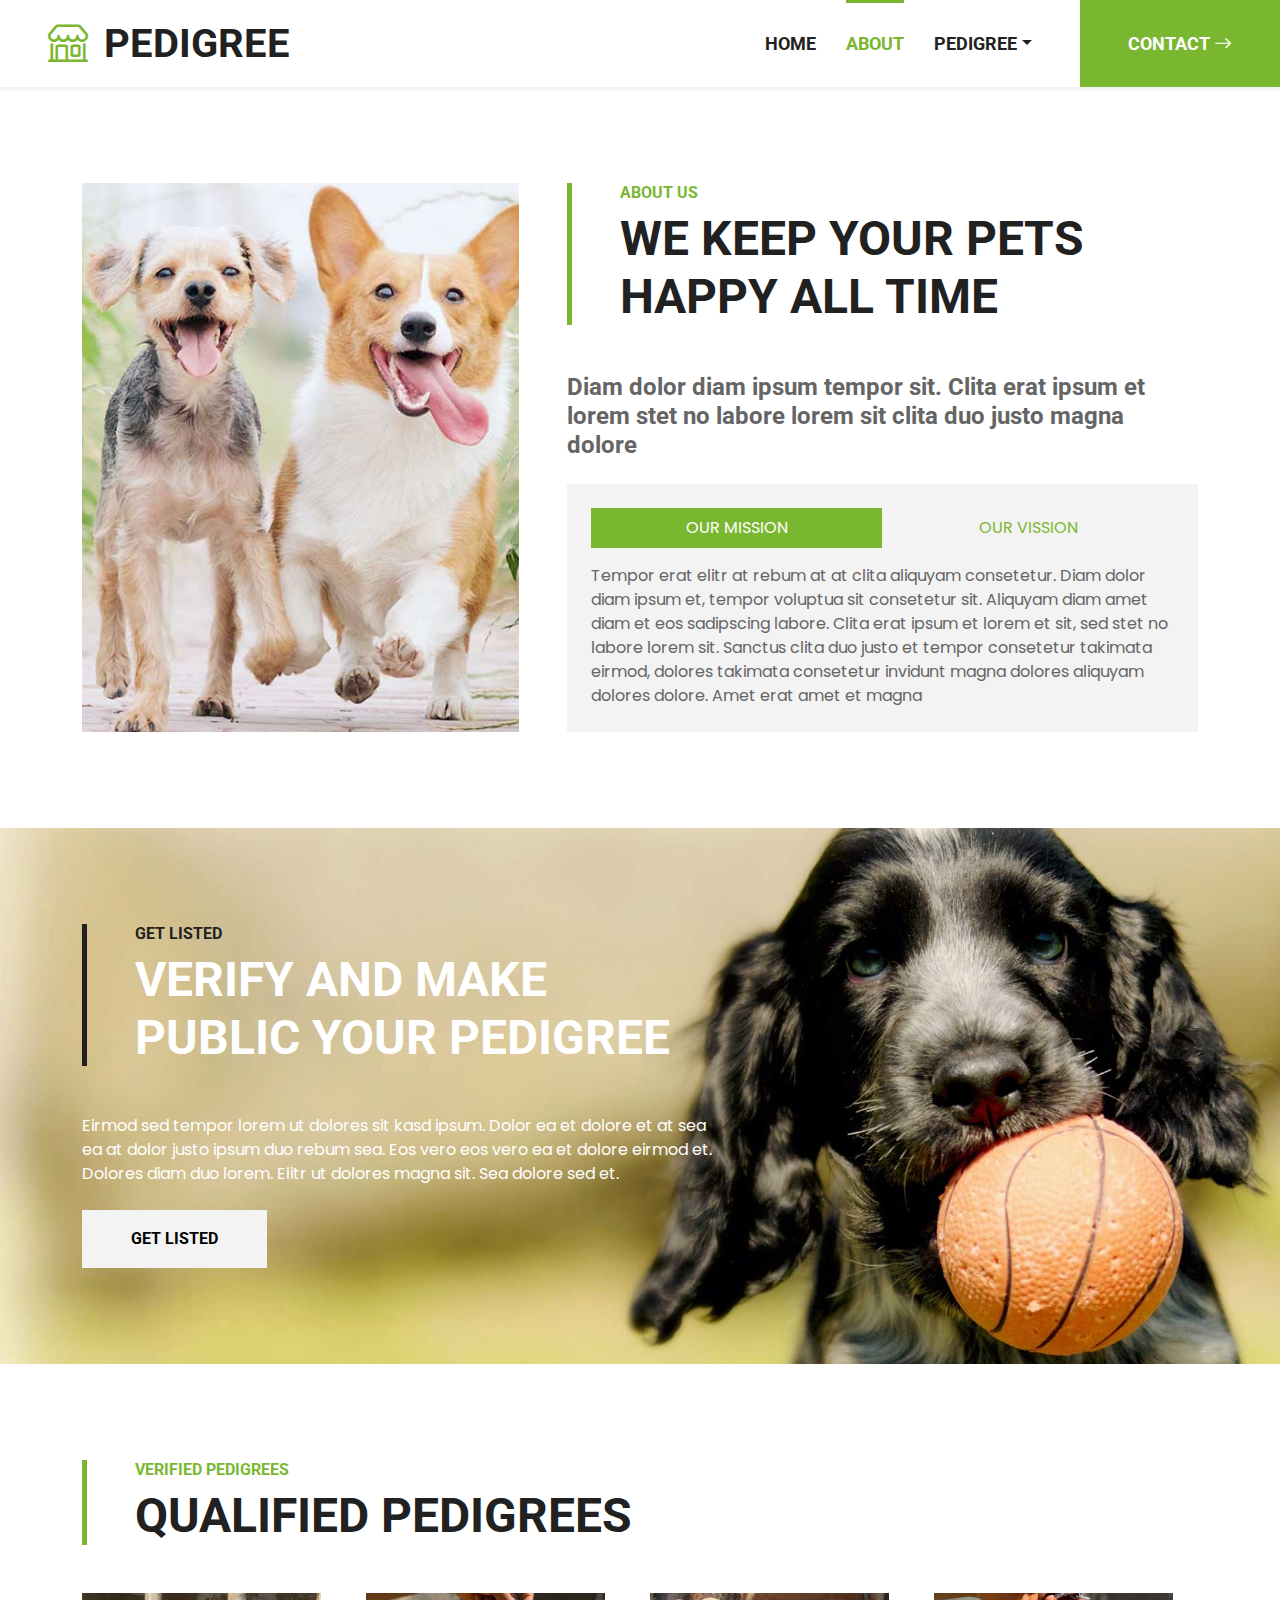
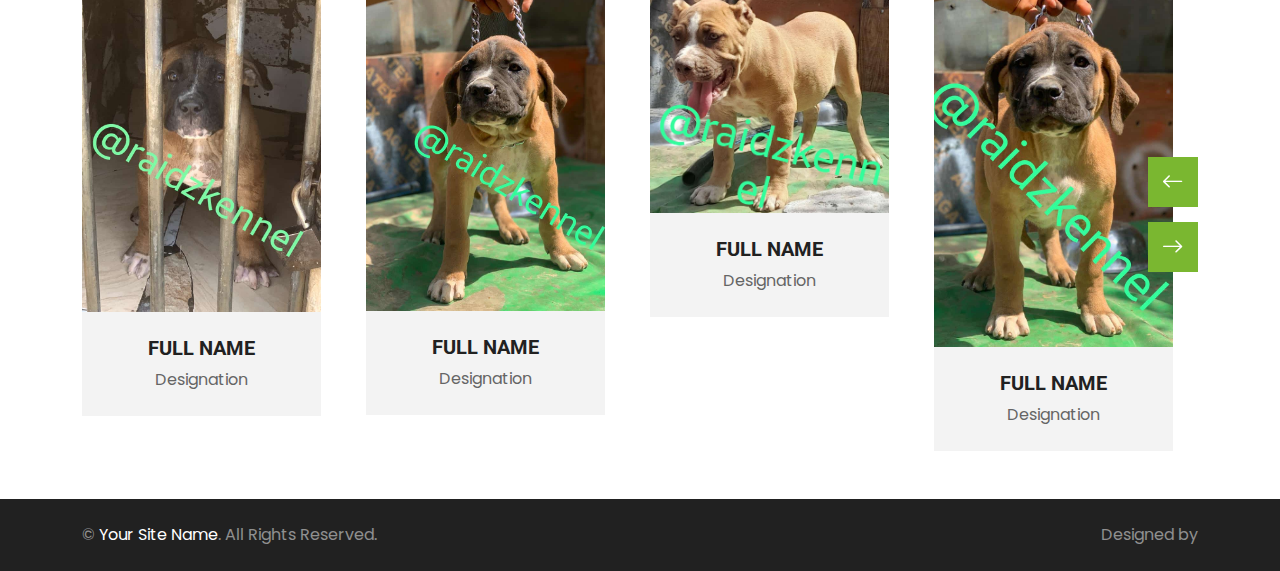
==== about.html @ acbe78b8 "first commit" ====
<!DOCTYPE html>
<html lang="en">

<head>
    <meta charset="utf-8">
    <title>PET SHOP - Pet Shop Website Template</title>
    <meta content="width=device-width, initial-scale=1.0" name="viewport">
    <meta content="Free HTML Templates" name="keywords">
    <meta content="Free HTML Templates" name="description">

    <!-- Favicon -->
    <link href="img/favicon.ico" rel="icon">

    <!-- Google Web Fonts -->
    <link rel="preconnect" href="https://fonts.gstatic.com">
    <link href="https://fonts.googleapis.com/css2?family=Poppins&family=Roboto:wght@700&display=swap" rel="stylesheet">  

    <!-- Icon Font Stylesheet -->
    <link href="https://cdn.jsdelivr.net/npm/bootstrap-icons@1.4.1/font/bootstrap-icons.css" rel="stylesheet">
    <link href="lib/flaticon/font/flaticon.css" rel="stylesheet">

    <!-- Libraries Stylesheet -->
    <link href="lib/owlcarousel/assets/owl.carousel.min.css" rel="stylesheet">

    <!-- Customized Bootstrap Stylesheet -->
    <link href="css/bootstrap.min.css" rel="stylesheet">

    <!-- Template Stylesheet -->
    <link href="css/style.css" rel="stylesheet">
</head>

<body>
   
    <!-- Topbar End -->


    <!-- Navbar Start -->
    <nav class="navbar navbar-expand-lg bg-white navbar-light shadow-sm py-3 py-lg-0 px-3 px-lg-0 mb-5">
        <a href="index.html" class="navbar-brand ms-lg-5">
            <h1 class="m-0 text-uppercase text-dark"><i class="bi bi-shop fs-1 text-primary me-3"></i>Pedigree</h1>
        </a>
        <button class="navbar-toggler" type="button" data-bs-toggle="collapse" data-bs-target="#navbarCollapse">
            <span class="navbar-toggler-icon"></span>
        </button>
        <div class="collapse navbar-collapse" id="navbarCollapse">
            <div class="navbar-nav ms-auto py-0">
                <a href="index.html" class="nav-item nav-link">Home</a>
                <a href="about.html" class="nav-item nav-link active">About</a>
                
                <div class="nav-item dropdown">
                    <a href="" class="nav-link dropdown-toggle" data-bs-toggle="dropdown">Pedigree</a>
                    <div class="dropdown-menu m-0">
                        
                        <a href="team.html" class="dropdown-item">See Pedigrees</a>
                        <a href="testimonial.html" class="dropdown-item">Testimonial</a>
                        <a href="contact.html" class="dropdown-item">Get Listed</a>
                        
                    </div>
                </div>
                <a href="contact.html" class="nav-item nav-link nav-contact bg-primary text-white px-5 ms-lg-5">Contact <i class="bi bi-arrow-right"></i></a>
            </div>
        </div>
    </nav>
    <!-- Navbar End -->


    <!-- About Start -->
    <div class="container-fluid py-5">
        <div class="container">
            <div class="row gx-5">
                <div class="col-lg-5 mb-5 mb-lg-0" style="min-height: 500px;">
                    <div class="position-relative h-100">
                        <img class="position-absolute w-100 h-100 rounded" src="img/about.jpg" style="object-fit: cover;">
                    </div>
                </div>
                <div class="col-lg-7">
                    <div class="border-start border-5 border-primary ps-5 mb-5">
                        <h6 class="text-primary text-uppercase">About Us</h6>
                        <h1 class="display-5 text-uppercase mb-0">We Keep Your Pets Happy All Time</h1>
                    </div>
                    <h4 class="text-body mb-4">Diam dolor diam ipsum tempor sit. Clita erat ipsum et lorem stet no labore lorem sit clita duo justo magna dolore</h4>
                    <div class="bg-light p-4">
                        <ul class="nav nav-pills justify-content-between mb-3" id="pills-tab" role="tablist">
                            <li class="nav-item w-50" role="presentation">
                                <button class="nav-link text-uppercase w-100 active" id="pills-1-tab" data-bs-toggle="pill"
                                    data-bs-target="#pills-1" type="button" role="tab" aria-controls="pills-1"
                                    aria-selected="true">Our Mission</button>
                            </li>
                            <li class="nav-item w-50" role="presentation">
                                <button class="nav-link text-uppercase w-100" id="pills-2-tab" data-bs-toggle="pill"
                                    data-bs-target="#pills-2" type="button" role="tab" aria-controls="pills-2"
                                    aria-selected="false">Our Vission</button>
                            </li>
                        </ul>
                        <div class="tab-content" id="pills-tabContent">
                            <div class="tab-pane fade show active" id="pills-1" role="tabpanel" aria-labelledby="pills-1-tab">
                                <p class="mb-0">Tempor erat elitr at rebum at at clita aliquyam consetetur. Diam dolor diam ipsum et, tempor voluptua sit consetetur sit. Aliquyam diam amet diam et eos sadipscing labore. Clita erat ipsum et lorem et sit, sed stet no labore lorem sit. Sanctus clita duo justo et tempor consetetur takimata eirmod, dolores takimata consetetur invidunt magna dolores aliquyam dolores dolore. Amet erat amet et magna</p>
                            </div>
                            <div class="tab-pane fade" id="pills-2" role="tabpanel" aria-labelledby="pills-2-tab">
                                <p class="mb-0">Tempor erat elitr at rebum at at clita aliquyam consetetur. Diam dolor diam ipsum et, tempor voluptua sit consetetur sit. Aliquyam diam amet diam et eos sadipscing labore. Clita erat ipsum et lorem et sit, sed stet no labore lorem sit. Sanctus clita duo justo et tempor consetetur takimata eirmod, dolores takimata consetetur invidunt magna dolores aliquyam dolores dolore. Amet erat amet et magna</p>
                            </div>
                        </div>
                    </div>
                </div>
            </div>
        </div>
    </div>
    <!-- About End -->


    <!-- Offer Start -->
    <div class="container-fluid bg-offer my-5 py-5">
        <div class="container py-5">
            <div class="row gx-5 justify-content-start">
                <div class="col-lg-7">
                    <div class="border-start border-5 border-dark ps-5 mb-5">
                        <h6 class="text-dark text-uppercase">Get Listed</h6>
                        <h1 class="display-5 text-uppercase text-white mb-0">Verify and Make Public Your Pedigree</h1>
                    </div>
                    <p class="text-white mb-4">Eirmod sed tempor lorem ut dolores sit kasd ipsum. Dolor ea et dolore et at sea ea at dolor justo ipsum duo rebum sea. Eos vero eos vero ea et dolore eirmod et. Dolores diam duo lorem. Elitr ut dolores magna sit. Sea dolore sed et.</p>
                    <a href="" class="btn btn-light py-md-3 px-md-5 me-3">Get Listed</a>
                   
                </div>
            </div>
        </div>
    </div>
    <!-- Offer End -->


    <!-- Team Start -->
    <div class="container-fluid py-5">
        <div class="container">
            <div class="border-start border-5 border-primary ps-5 mb-5" style="max-width: 600px;">
                <h6 class="text-primary text-uppercase">Verified Pedigrees</h6>
                <h1 class="display-5 text-uppercase mb-0">Qualified Pedigrees</h1>
            </div>
            <div class="owl-carousel team-carousel position-relative" style="padding-right: 25px;">
                <div class="team-item">
                    <div class="position-relative overflow-hidden">
                        <img class="img-fluid w-100" src="img/IMG-20230102-WA0002.jpg" alt="">
                        <div class="team-overlay">
                            <div class="d-flex align-items-center justify-content-start">
                                <a class="btn btn-light btn-square mx-1" href="#"><i class="bi bi-twitter"></i></a>
                                <a class="btn btn-light btn-square mx-1" href="#"><i class="bi bi-facebook"></i></a>
                                <a class="btn btn-light btn-square mx-1" href="#"><i class="bi bi-linkedin"></i></a>
                            </div>
                        </div>
                    </div>
                    <div class="bg-light text-center p-4">
                        <h5 class="text-uppercase">Full Name</h5>
                        <p  href="dog1.html" class="m-0">Designation</p>
                    </div>
                </div>
                <div class="team-item">
                    <div class="position-relative overflow-hidden">
                        <img class="img-fluid w-100" src="img/IMG-20230102-WA0003.jpg" alt="">
                        <div class="team-overlay">
                            <div class="d-flex align-items-center justify-content-start">
                                <a class="btn btn-light btn-square mx-1" href="#"><i class="bi bi-twitter"></i></a>
                                <a class="btn btn-light btn-square mx-1" href="#"><i class="bi bi-facebook"></i></a>
                                <a class="btn btn-light btn-square mx-1" href="#"><i class="bi bi-linkedin"></i></a>
                            </div>
                        </div>
                    </div>
                    <div class="bg-light text-center p-4">
                        <h5 class="text-uppercase">Full Name</h5>
                        <p class="m-0">Designation</p>
                    </div>
                </div>
                <div class="team-item">
                    <div class="position-relative overflow-hidden">
                        <img class="img-fluid w-100" src="img/IMG-20230102-WA0004.jpg" alt="">
                        <div class="team-overlay">
                            <div class="d-flex align-items-center justify-content-start">
                                <a class="btn btn-light btn-square mx-1" href="#"><i class="bi bi-twitter"></i></a>
                                <a class="btn btn-light btn-square mx-1" href="#"><i class="bi bi-facebook"></i></a>
                                <a class="btn btn-light btn-square mx-1" href="#"><i class="bi bi-linkedin"></i></a>
                            </div>
                        </div>
                    </div>
                    <div class="bg-light text-center p-4">
                        <h5 class="text-uppercase">Full Name</h5>
                        <p class="m-0">Designation</p>
                    </div>
                </div>
                <div class="team-item">
                    <div class="position-relative overflow-hidden">
                        <img class="img-fluid w-100" src="img/IMG-20230102-WA0005.jpg" alt="">
                        <div class="team-overlay">
                            <div class="d-flex align-items-center justify-content-start">
                                <a class="btn btn-light btn-square mx-1" href="#"><i class="bi bi-twitter"></i></a>
                                <a class="btn btn-light btn-square mx-1" href="#"><i class="bi bi-facebook"></i></a>
                                <a class="btn btn-light btn-square mx-1" href="#"><i class="bi bi-linkedin"></i></a>
                            </div>
                        </div>
                    </div>
                    <div class="bg-light text-center p-4">
                        <h5 class="text-uppercase">Full Name</h5>
                        <p class="m-0">Designation</p>
                    </div>
                </div>
                <div class="team-item">
                    <div class="position-relative overflow-hidden">
                        <img class="img-fluid w-100" src="img/IMG-20230102-WA0006.jpg" alt="">
                        <div class="team-overlay">
                            <div class="d-flex align-items-center justify-content-start">
                                <a class="btn btn-light btn-square mx-1" href="#"><i class="bi bi-twitter"></i></a>
                                <a class="btn btn-light btn-square mx-1" href="#"><i class="bi bi-facebook"></i></a>
                                <a class="btn btn-light btn-square mx-1" href="#"><i class="bi bi-linkedin"></i></a>
                            </div>
                        </div>
                    </div>
                    <div class="bg-light text-center p-4">
                        <h5 class="text-uppercase">Full Name</h5>
                        <p class="m-0">Designation</p>
                    </div>
                </div>
            </div>
        </div>
    </div>
    <!-- Team End -->


   
    <div class="container-fluid bg-dark text-white-50 py-4">
        <div class="container">
            <div class="row g-5">
                <div class="col-md-6 text-center text-md-start">
                    <p class="mb-md-0">&copy; <a class="text-white" href="#">Your Site Name</a>. All Rights Reserved.</p>
                </div>
                <div class="col-md-6 text-center text-md-end">
                    <p class="mb-0">Designed by <a class="text-white" href="https://htmlcodex.com"></a></p>
                </div>
            </div>
        </div>
    </div>
    <!-- Footer End -->


    <!-- Back to Top -->
    <a href="#" class="btn btn-primary py-3 fs-4 back-to-top"><i class="bi bi-arrow-up"></i></a>


    <!-- JavaScript Libraries -->
    <script src="https://code.jquery.com/jquery-3.4.1.min.js"></script>
    <script src="https://cdn.jsdelivr.net/npm/bootstrap@5.0.0/dist/js/bootstrap.bundle.min.js"></script>
    <script src="lib/easing/easing.min.js"></script>
    <script src="lib/waypoints/waypoints.min.js"></script>
    <script src="lib/owlcarousel/owl.carousel.min.js"></script>

    <!-- Template Javascript -->
    <script src="js/main.js"></script>
</body>

</html>
---- lib/flaticon/font/flaticon.css ----
/*
  	Flaticon icon font: Flaticon
  	Creation date: 06/11/2020 05:08
  	*/

@font-face {
  font-family: "Flaticon";
  src: url("./Flaticon.eot");
  src: url("./Flaticon.eot?#iefix") format("embedded-opentype"),
       url("./Flaticon.woff2") format("woff2"),
       url("./Flaticon.woff") format("woff"),
       url("./Flaticon.ttf") format("truetype"),
       url("./Flaticon.svg#Flaticon") format("svg");
  font-weight: normal;
  font-style: normal;
}

@media screen and (-webkit-min-device-pixel-ratio:0) {
  @font-face {
    font-family: "Flaticon";
    src: url("./Flaticon.svg#Flaticon") format("svg");
  }
}

[class^="flaticon-"]:before, [class*=" flaticon-"]:before,
[class^="flaticon-"]:after, [class*=" flaticon-"]:after {   
  font-family: Flaticon;
        font-size: 20px;
font-style: normal;
margin-left: 20px;
}

.flaticon-house:before { content: "\f100"; }
.flaticon-grooming:before { content: "\f101"; }
.flaticon-food:before { content: "\f102"; }
.flaticon-care:before { content: "\f103"; }
.flaticon-vaccine:before { content: "\f104"; }
.flaticon-doctor:before { content: "\f105"; }
.flaticon-cat:before { content: "\f106"; }
.flaticon-dog:before { content: "\f107"; }
.flaticon-fountain:before { content: "\f108"; }
.flaticon-toy:before { content: "\f109"; }
---- css/style.css ----
/********** Template CSS **********/
:root {
    --primary: #7AB730;
    --secondary: #FFD33C;
    --light: #F3F3F3;
    --dark: #212121;
}

[class^=flaticon-]:before,
[class*=" flaticon-"]:before,
[class^=flaticon-]:after,
[class*=" flaticon-"]:after {
    font-size: inherit;
    margin-left: 0;
}

.btn {
    font-family: 'Roboto', sans-serif;
    text-transform: uppercase;
    font-weight: 700;
    transition: .5s;
}

.btn-primary {
    color: #FFFFFF;
}

.btn-square {
    width: 36px;
    height: 36px;
}

.btn-sm-square {
    width: 28px;
    height: 28px;
}

.btn-lg-square {
    width: 46px;
    height: 46px;
}

.btn-square,
.btn-sm-square,
.btn-lg-square {
    padding-left: 0;
    padding-right: 0;
    text-align: center;
}

.back-to-top {
    position: fixed;
    display: none;
    right: 30px;
    bottom: 0;
    border-radius: 0;
    z-index: 99;
}

.navbar-light .navbar-nav .nav-link {
    font-family: 'Roboto', sans-serif;
    position: relative;
    margin-left: 30px;
    padding: 30px 0;
    font-size: 18px;
    font-weight: 700;
    text-transform: uppercase;
    color: var(--dark);
    outline: none;
    transition: .5s;
}

.sticky-top.navbar-light .navbar-nav .nav-link {
    padding: 100px 0;
}

.navbar-light .navbar-nav .nav-link:hover,
.navbar-light .navbar-nav .nav-link.active {
    color: var(--primary);
}

@media (min-width: 992px) {
    .navbar-light .navbar-nav .nav-link::before {
        position: absolute;
        content: "";
        width: 0;
        height: 7px;
        top: -4px;
        left: 50%;
        background: var(--primary);
        transition: .5s;
    }

    .navbar-light .navbar-nav .nav-link:hover::before,
    .navbar-light .navbar-nav .nav-link.active::before {
        width: 100%;
        left: 0;
    }

    .navbar-light .navbar-nav .nav-link.nav-contact::before {
        width: 100%;
        height: 1px;
        top: -1px;
        left: 0;
    }
}

@media (max-width: 991.98px) {
    .navbar-light .navbar-nav .nav-link  {
        margin-left: 0;
        padding: 10px 0;
    }
}

.hero-header {
    background: url(../img/hero.jpg) top right no-repeat;
    background-size: cover;
}

.btn-play {
    position: relative;
    display: block;
    box-sizing: content-box;
    width: 16px;
    height: 26px;
    border-radius: 100%;
    border: none;
    outline: none !important;
    padding: 18px 20px 20px 28px;
    background: #FFFFFF;
}

.btn-play:before {
    content: "";
    position: absolute;
    z-index: 0;
    left: 50%;
    top: 50%;
    transform: translateX(-50%) translateY(-50%);
    display: none;
    width: 60px;
    height: 60px;
    background: #FFFFFF;
    border-radius: 100%;
    animation: pulse-border 1500ms ease-out infinite;
}

.btn-play:after {
    content: "";
    position: absolute;
    z-index: 1;
    left: 50%;
    top: 50%;
    transform: translateX(-50%) translateY(-50%);
    display: none;
    width: 60px;
    height: 60px;
    background: #FFFFFF;
    border-radius: 100%;
    transition: all 200ms;
}

.btn-play span {
    display: ;
    position: relative;
    z-index: 3;
    width: 0;
    height: 0;
    left: -1px;
    border-left: 16px solid var(--primary);
    border-top: 11px solid transparent;
    border-bottom: 11px solid transparent;
}


@keyframes pulse-border {
    0% {
        transform: translateX(-50%) translateY(-50%) translateZ(0) scale(1);
        opacity: 1;
    }

    100% {
        transform: translateX(-50%) translateY(-50%) translateZ(0) scale(2);
        opacity: 0;
    }
}

#videoModal .modal-dialog {
    position: relative;
    max-width: 800px;
    margin: 60px auto 0 auto;
}

#videoModal .modal-body {
    position: relative;
    padding: 0px;
}

#videoModal .close {
    position: absolute;
    width: 30px;
    height: 30px;
    right: 0px;
    top: -30px;
    z-index: 999;
    font-size: 30px;
    font-weight: normal;
    color: #FFFFFF;
    background: #000000;
    opacity: 1;
}

.service-item a i {
    position: relative;
    padding-left: 20px;
    transition: .3s;
}

.service-item a:hover i {
    padding-left: 50px;
}

.service-item a i::after {
    position: absolute;
    content: "";
    width: 20px;
    height: 2px;
    top: 50%;
    left: 10px;
    margin-top: -1px;
    background: var(--primary);
    transition: .3s;
}

.service-item a:hover i::after {
    width: 50px;
}

.product-item {
    padding: 30px;
}

.product-item .btn-action {
    position: absolute;
    width: 100%;
    bottom: -40px;
    left: 0;
    opacity: 0;
    transition: .5s;
}

.product-item:hover .btn-action {
    bottom: -20px;
    opacity: 1;
}

.product-carousel .owl-nav {
    width: 100%;
    text-align: center;
    display: flex;
    justify-content: center;
}

.product-carousel .owl-nav .owl-prev,
.product-carousel .owl-nav .owl-next{
    position: relative;
    margin: 0 5px;
    width: 55px;
    height: 45px;
    display: block;
    align-items: center;
    justify-content: center;
    color: #FFFFFF;
    background: var(--primary);
    font-size: 22px;
    transition: .5s;
}

.product-carousel .owl-nav .owl-prev:hover,
.product-carousel .owl-nav .owl-next:hover {
    color: var(--dark);
}

.bg-offer {
    background: url(../img/offer.jpg) top right no-repeat;
    background-size: cover;
}

.price-carousel::after {
    position: absolute;
    content: "";
    width: 100%;
    height: 50%;
    bottom: 0;
    left: 0;
    background: var(--primary);
    border-radius: 8px 8px 50% 50%;
    z-index: -1;
}

.price-carousel .owl-nav {
    margin-top: 35px;
    width: 100%;
    text-align: center;
    display: block;
    justify-content: center;
}

.price-carousel .owl-nav .owl-prev,
.price-carousel .owl-nav .owl-next{
    position: relative;
    margin: 0 5px;
    width: 45px;
    height: 45px;
    display: flex;
    align-items: center;
    justify-content: center;
    color: var(--primary);
    background: #FFFFFF;
    font-size: 22px;
    border-radius: 45px;
    transition: .5s;
}

.price-carousel .owl-nav .owl-prev:hover,
.price-carousel .owl-nav .owl-next:hover {
    color: var(--dark);
}

.team-carousel .owl-nav {
    position: absolute;
    width: 50px;
    height: 160px;
    top: calc(50% - 80px);
    right: 0;
    z-index: 1;
}

.team-carousel .owl-nav .owl-prev,
.team-carousel .owl-nav .owl-next {
    position: relative;
    width: 50px;
    height: 50px;
    margin: 15px 0;
    display: flex;
    align-items: center;
    justify-content: center;
    color: #FFFFFF;
    background: var(--primary);
    font-size: 22px;
    transition: .5s;
}

.team-carousel .owl-nav .owl-prev:hover,
.team-carousel .owl-nav .owl-next:hover {
    color: var(--dark);
}

.team-item img {
    transition: .5s;
}

.team-item:hover img {
    transform: scale(1.2);
}

.team-item .team-overlay {
    position: absolute;
    top: 45px;
    right: 45px;
    bottom: 45px;
    left: 45px;
    display: flex;
    align-items: center;
    justify-content: center;
    background: rgba(122, 183, 48, .8);
    transition: .5s;
    opacity: 0;
}

.team-item:hover .team-overlay {
    top: 0;
    right: 0;
    bottom: 0;
    left: 0;
    opacity: 1;
}

.bg-testimonial {
    background: url(../img/testimonial.jpg) top left no-repeat;
    background-size: cover;
}

.testimonial-carousel .owl-nav {
    position: absolute;
    width: 100%;
    height: 46px;
    top: calc(50% - 23px);
    left: 0;
    display: flex;
    justify-content: space-between;
    z-index: 1;
}

.testimonial-carousel .owl-nav .owl-prev,
.testimonial-carousel .owl-nav .owl-next {
    position: relative;
    width: 46px;
    height: 46px;
    display: flex;
    align-items: center;
    justify-content: center;
    color: #FFFFFF;
    background: var(--primary);
    font-size: 22px;
    transition: .5s;
}

.testimonial-carousel .owl-nav .owl-prev:hover,
.testimonial-carousel .owl-nav .owl-next:hover {
    color: var(--dark);
}

.testimonial-carousel .owl-item img {
    width: 100px;
    height: 100px;
}

@media (min-width: 576px) {
    .blog-item .row {
        height: 300px;
    }
}

.blog-item a i {
    position: relative;
    padding-left: 20px;
    transition: .3s;
}

.blog-item a:hover i {
    padding-left: 50px;
}

.blog-item a i::after {
    position: absolute;
    content: "";
    width: 20px;
    height: 2px;
    top: 50%;
    left: 10px;
    margin-top: -1px;
    background: var(--primary);
    transition: .3s;
}

.blog-item a:hover i::after {
    width: 50px;
}
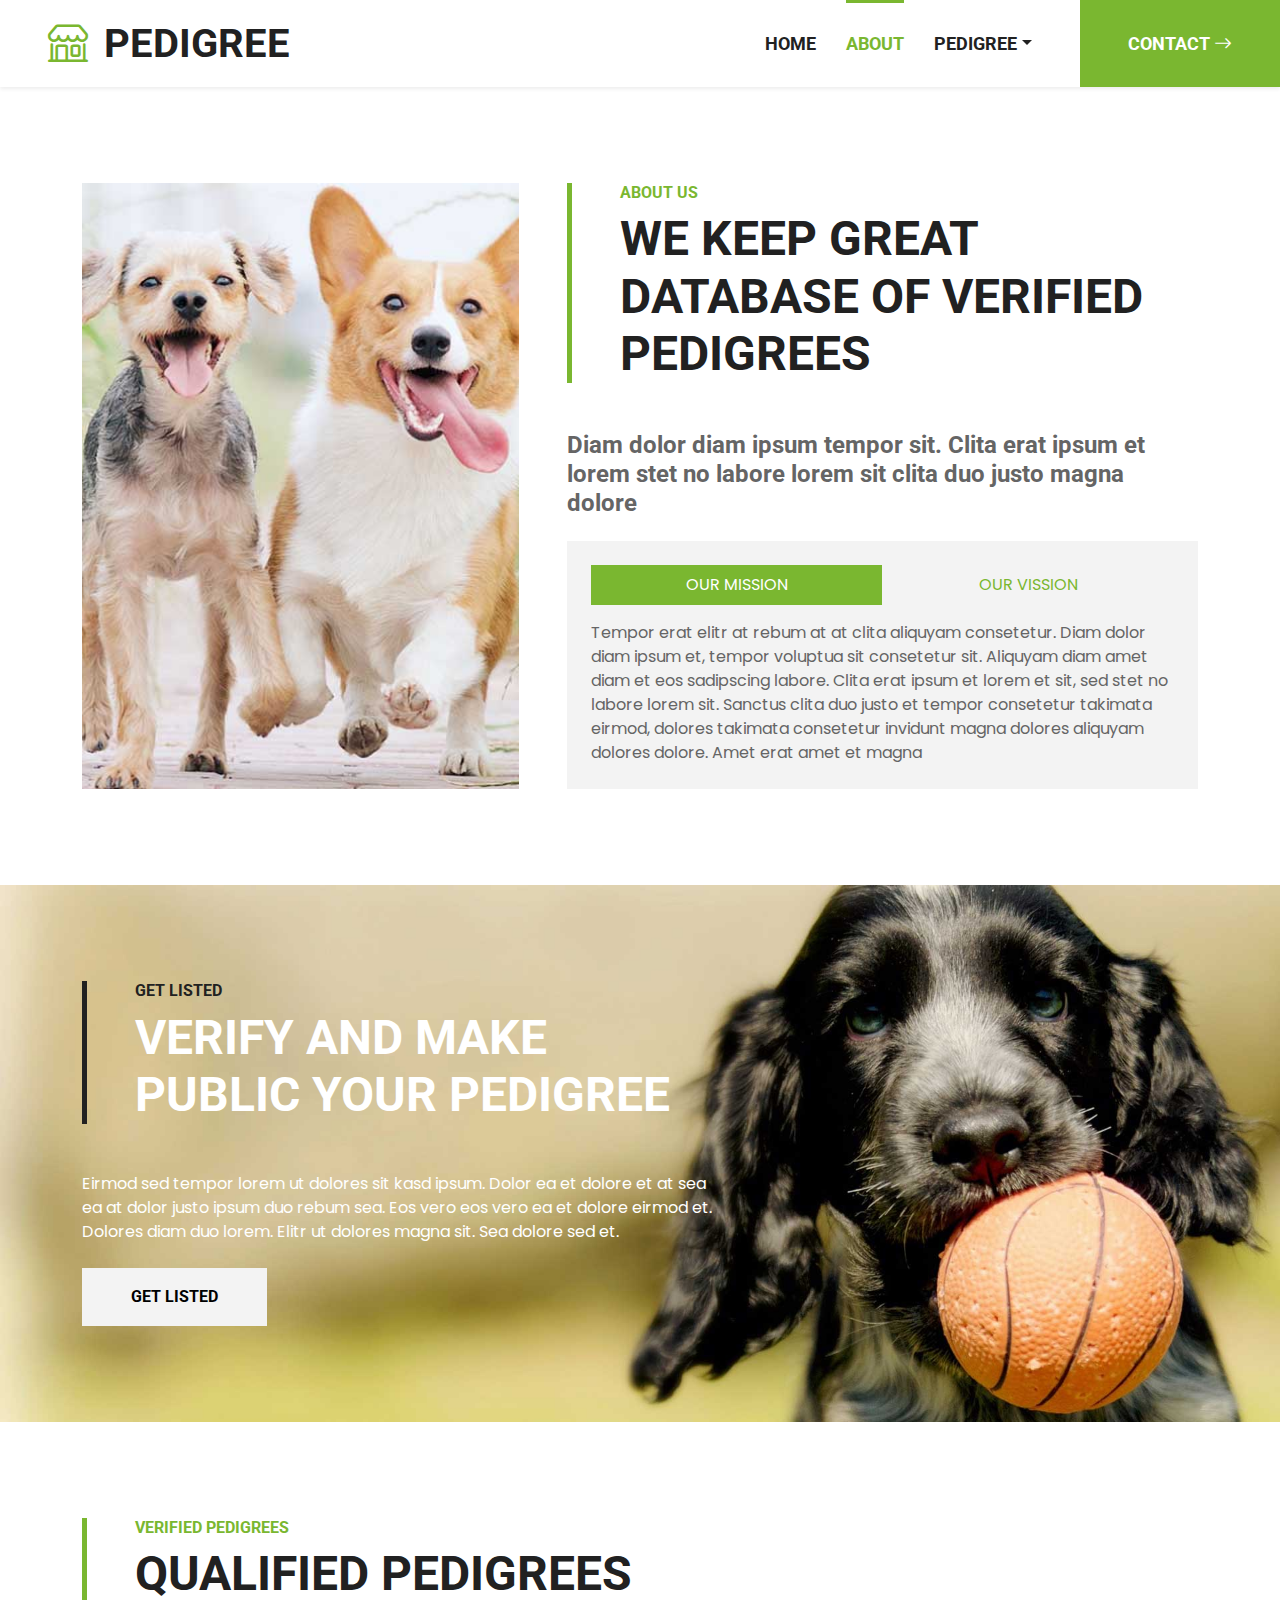
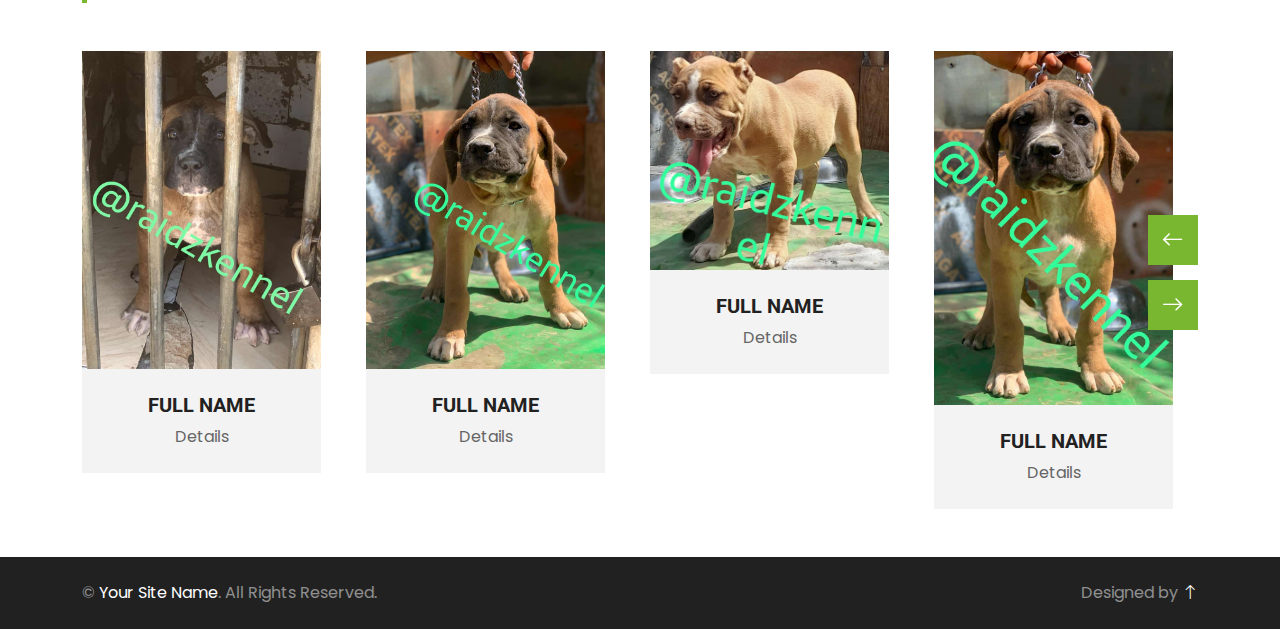
==== commit 40cf090a: "Update about.html" ====
--- a/about.html
+++ b/about.html
@@ -76,7 +76,7 @@
                 <div class="col-lg-7">
                     <div class="border-start border-5 border-primary ps-5 mb-5">
                         <h6 class="text-primary text-uppercase">About Us</h6>
-                        <h1 class="display-5 text-uppercase mb-0">We Keep Your Pets Happy All Time</h1>
+                        <h1 class="display-5 text-uppercase mb-0">We Keep Great database of Verified Pedigrees </h1>
                     </div>
                     <h4 class="text-body mb-4">Diam dolor diam ipsum tempor sit. Clita erat ipsum et lorem stet no labore lorem sit clita duo justo magna dolore</h4>
                     <div class="bg-light p-4">
@@ -148,7 +148,7 @@
                     </div>
                     <div class="bg-light text-center p-4">
                         <h5 class="text-uppercase">Full Name</h5>
-                        <p  href="dog1.html" class="m-0">Designation</p>
+                        <p  href="dog1.html" class="m-0">Details</p>
                     </div>
                 </div>
                 <div class="team-item">
@@ -164,7 +164,7 @@
                     </div>
                     <div class="bg-light text-center p-4">
                         <h5 class="text-uppercase">Full Name</h5>
-                        <p class="m-0">Designation</p>
+                        <p class="m-0">Details</p>
                     </div>
                 </div>
                 <div class="team-item">
@@ -180,7 +180,7 @@
                     </div>
                     <div class="bg-light text-center p-4">
                         <h5 class="text-uppercase">Full Name</h5>
-                        <p class="m-0">Designation</p>
+                        <p class="m-0">Details</p>
                     </div>
                 </div>
                 <div class="team-item">
@@ -196,7 +196,7 @@
                     </div>
                     <div class="bg-light text-center p-4">
                         <h5 class="text-uppercase">Full Name</h5>
-                        <p class="m-0">Designation</p>
+                        <p class="m-0">Details</p>
                     </div>
                 </div>
                 <div class="team-item">
@@ -212,7 +212,7 @@
                     </div>
                     <div class="bg-light text-center p-4">
                         <h5 class="text-uppercase">Full Name</h5>
-                        <p class="m-0">Designation</p>
+                        <p class="m-0">Details</p>
                     </div>
                 </div>
             </div>
@@ -229,7 +229,7 @@
                     <p class="mb-md-0">&copy; <a class="text-white" href="#">Your Site Name</a>. All Rights Reserved.</p>
                 </div>
                 <div class="col-md-6 text-center text-md-end">
-                    <p class="mb-0">Designed by <a class="text-white" href="https://htmlcodex.com"></a></p>
+                    <p class="mb-0">Designed by <a class="text-white" href="></a></p>
                 </div>
             </div>
         </div>
@@ -252,4 +252,4 @@
     <script src="js/main.js"></script>
 </body>
 
-</html>+</html>
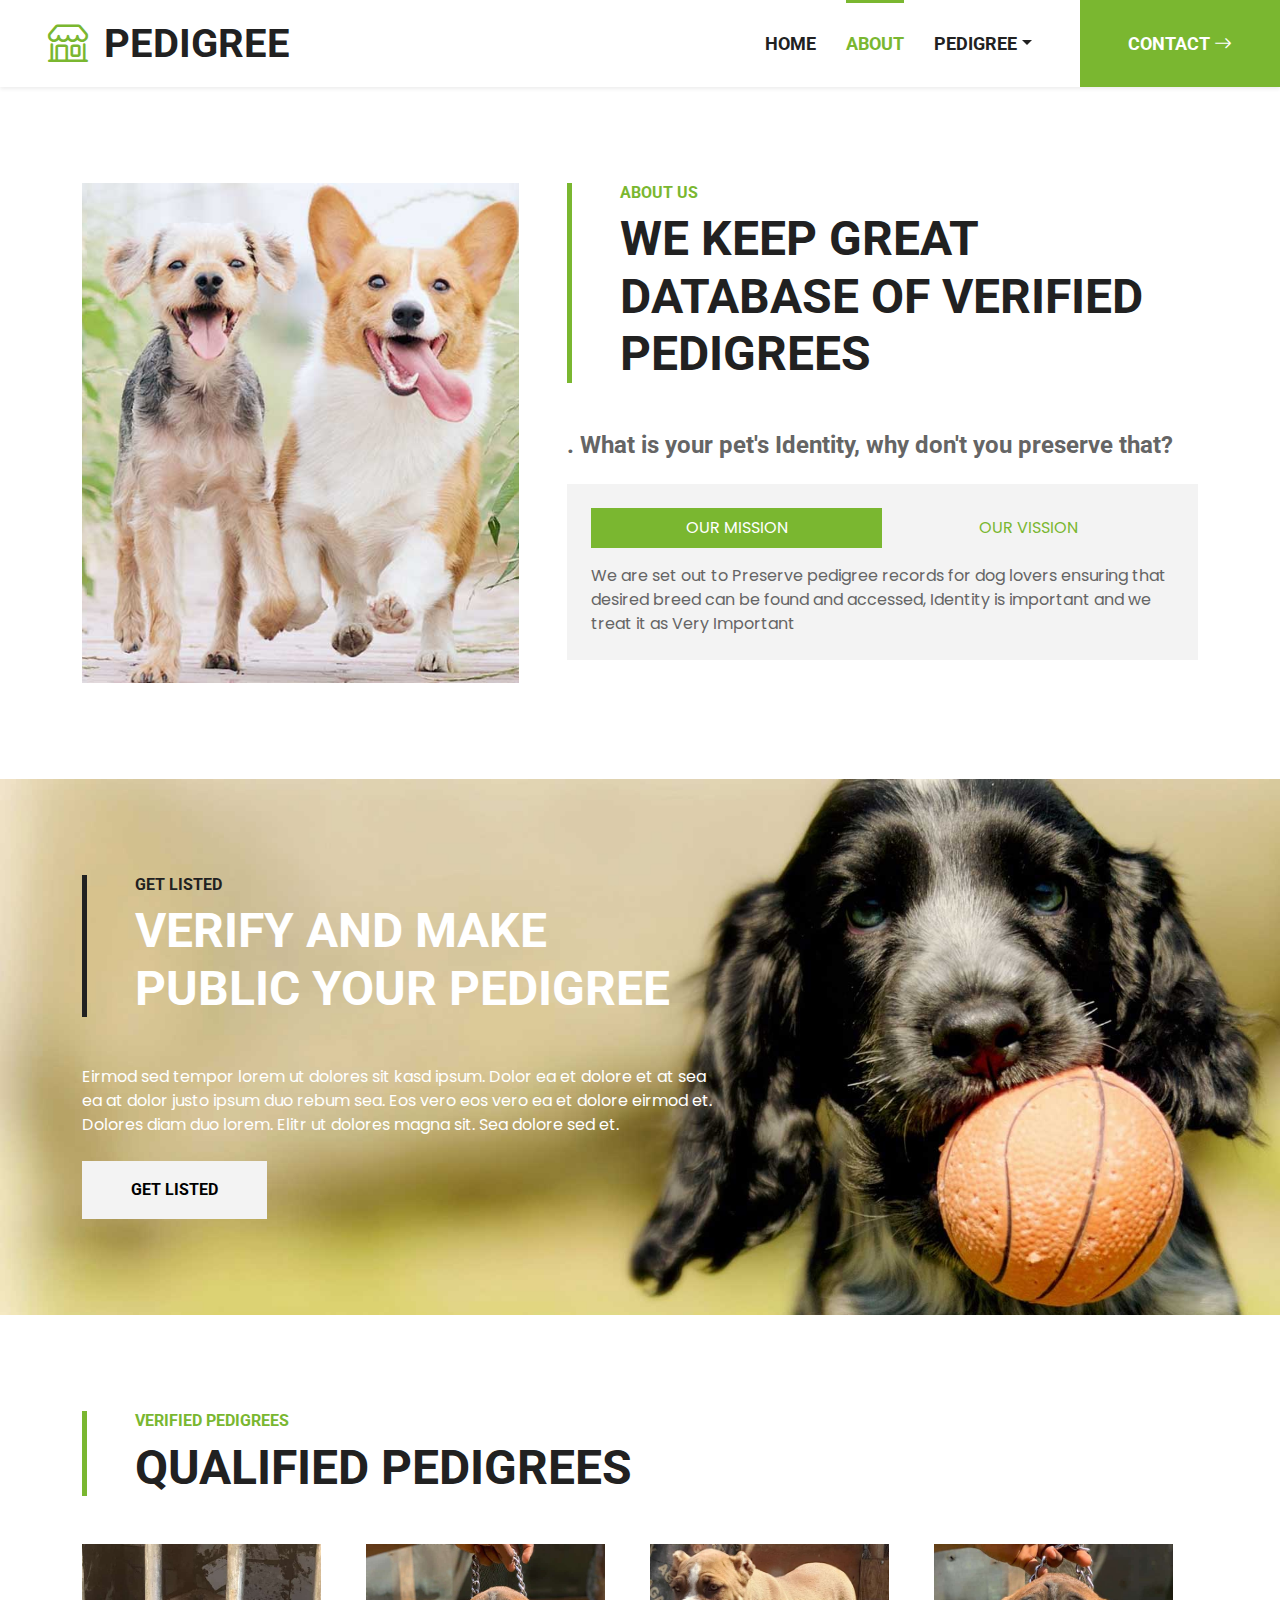
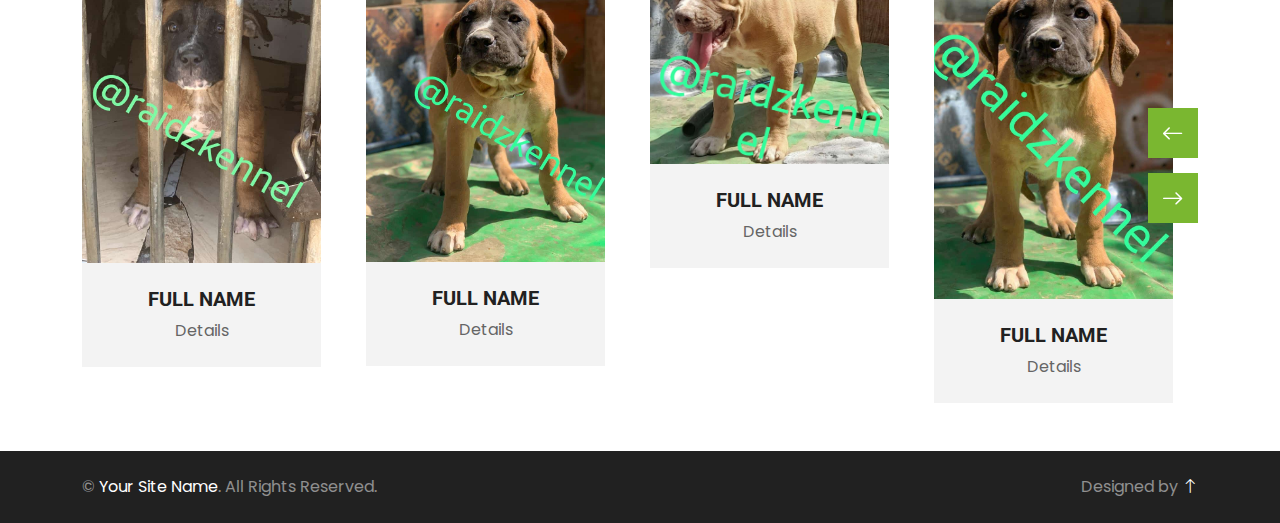
==== commit 2cee8103: "Update about.html" ====
--- a/about.html
+++ b/about.html
@@ -78,7 +78,7 @@
                         <h6 class="text-primary text-uppercase">About Us</h6>
                         <h1 class="display-5 text-uppercase mb-0">We Keep Great database of Verified Pedigrees </h1>
                     </div>
-                    <h4 class="text-body mb-4">Diam dolor diam ipsum tempor sit. Clita erat ipsum et lorem stet no labore lorem sit clita duo justo magna dolore</h4>
+                    <h4 class="text-body mb-4">. What is your pet's Identity, why don't you preserve that? </h4>
                     <div class="bg-light p-4">
                         <ul class="nav nav-pills justify-content-between mb-3" id="pills-tab" role="tablist">
                             <li class="nav-item w-50" role="presentation">
@@ -94,10 +94,9 @@
                         </ul>
                         <div class="tab-content" id="pills-tabContent">
                             <div class="tab-pane fade show active" id="pills-1" role="tabpanel" aria-labelledby="pills-1-tab">
-                                <p class="mb-0">Tempor erat elitr at rebum at at clita aliquyam consetetur. Diam dolor diam ipsum et, tempor voluptua sit consetetur sit. Aliquyam diam amet diam et eos sadipscing labore. Clita erat ipsum et lorem et sit, sed stet no labore lorem sit. Sanctus clita duo justo et tempor consetetur takimata eirmod, dolores takimata consetetur invidunt magna dolores aliquyam dolores dolore. Amet erat amet et magna</p>
-                            </div>
+                                <p class="mb-0">We are set out to Preserve pedigree records for dog lovers ensuring that desired breed can be found and accessed, Identity is important and we treat it as Very Important</p></div>
                             <div class="tab-pane fade" id="pills-2" role="tabpanel" aria-labelledby="pills-2-tab">
-                                <p class="mb-0">Tempor erat elitr at rebum at at clita aliquyam consetetur. Diam dolor diam ipsum et, tempor voluptua sit consetetur sit. Aliquyam diam amet diam et eos sadipscing labore. Clita erat ipsum et lorem et sit, sed stet no labore lorem sit. Sanctus clita duo justo et tempor consetetur takimata eirmod, dolores takimata consetetur invidunt magna dolores aliquyam dolores dolore. Amet erat amet et magna</p>
+                                <p class="mb-0">Our fast rising database is on the path to becoming the number 1 platform for DNA verification and access, we are dedicated to providing access to the desired pedigree </p>
                             </div>
                         </div>
                     </div>
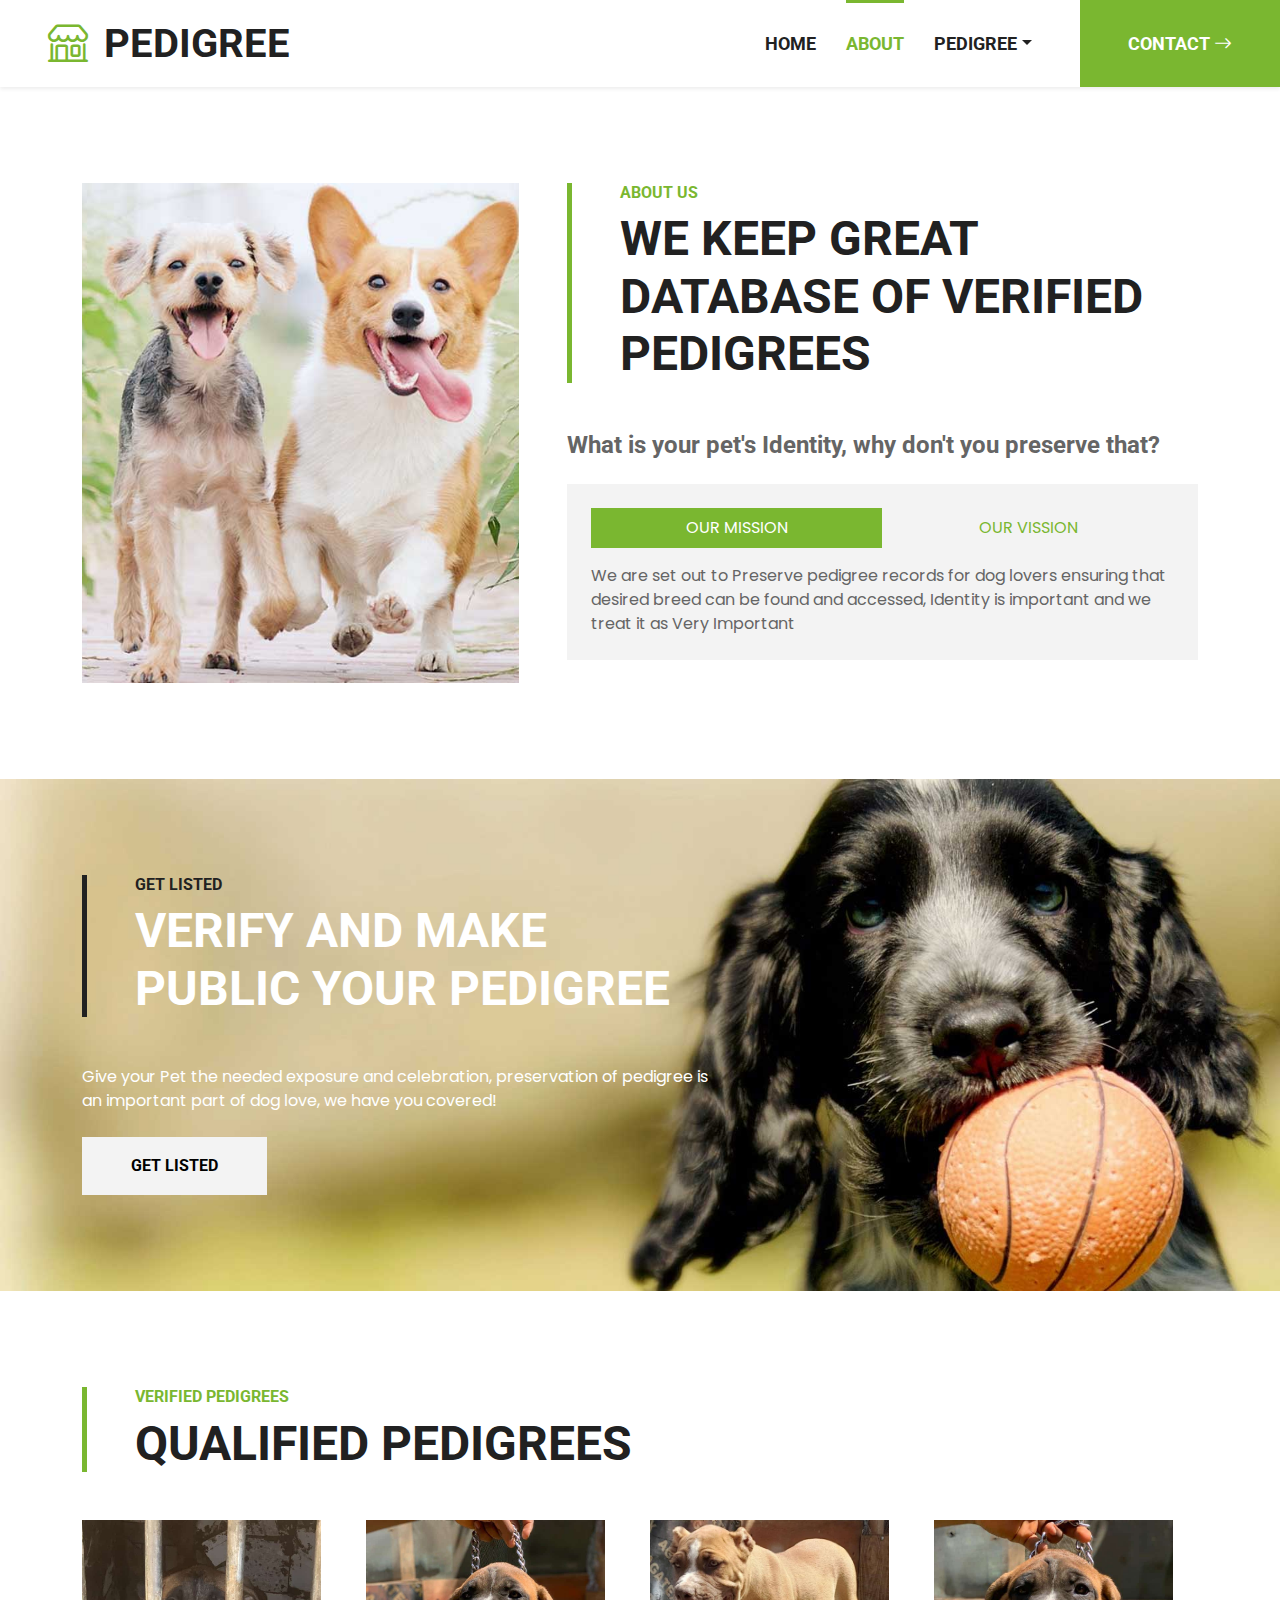
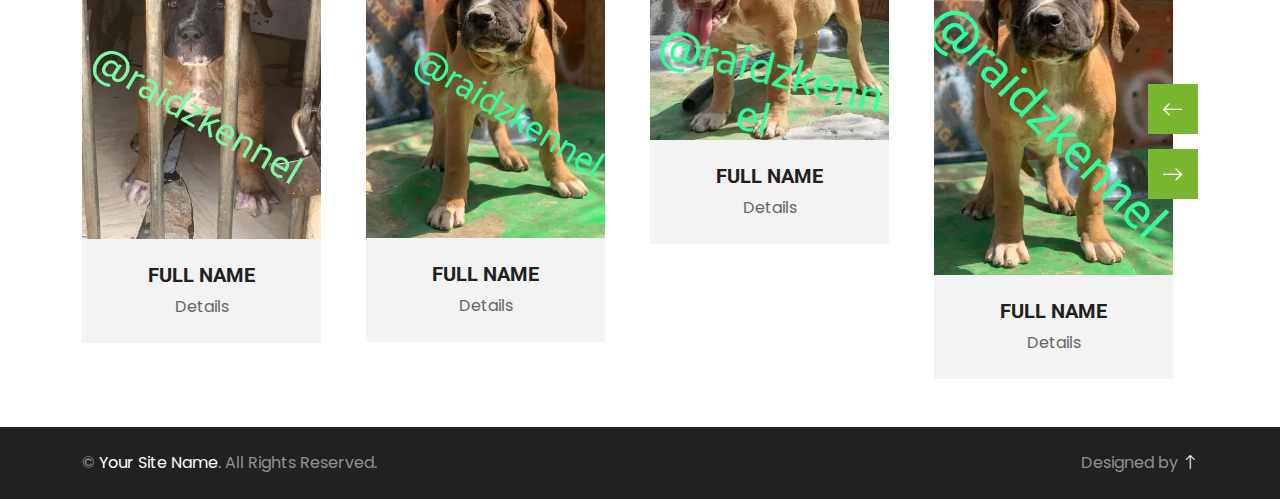
==== commit 9564a815: "Update about.html" ====
--- a/about.html
+++ b/about.html
@@ -78,7 +78,7 @@
                         <h6 class="text-primary text-uppercase">About Us</h6>
                         <h1 class="display-5 text-uppercase mb-0">We Keep Great database of Verified Pedigrees </h1>
                     </div>
-                    <h4 class="text-body mb-4">. What is your pet's Identity, why don't you preserve that? </h4>
+                    <h4 class="text-body mb-4">What is your pet's Identity, why don't you preserve that? </h4>
                     <div class="bg-light p-4">
                         <ul class="nav nav-pills justify-content-between mb-3" id="pills-tab" role="tablist">
                             <li class="nav-item w-50" role="presentation">
@@ -116,7 +116,7 @@
                         <h6 class="text-dark text-uppercase">Get Listed</h6>
                         <h1 class="display-5 text-uppercase text-white mb-0">Verify and Make Public Your Pedigree</h1>
                     </div>
-                    <p class="text-white mb-4">Eirmod sed tempor lorem ut dolores sit kasd ipsum. Dolor ea et dolore et at sea ea at dolor justo ipsum duo rebum sea. Eos vero eos vero ea et dolore eirmod et. Dolores diam duo lorem. Elitr ut dolores magna sit. Sea dolore sed et.</p>
+                    <p class="text-white mb-4">Give your Pet the needed exposure and celebration, preservation of pedigree is an important part of dog love, we have you covered!</p>
                     <a href="" class="btn btn-light py-md-3 px-md-5 me-3">Get Listed</a>
                    
                 </div>
